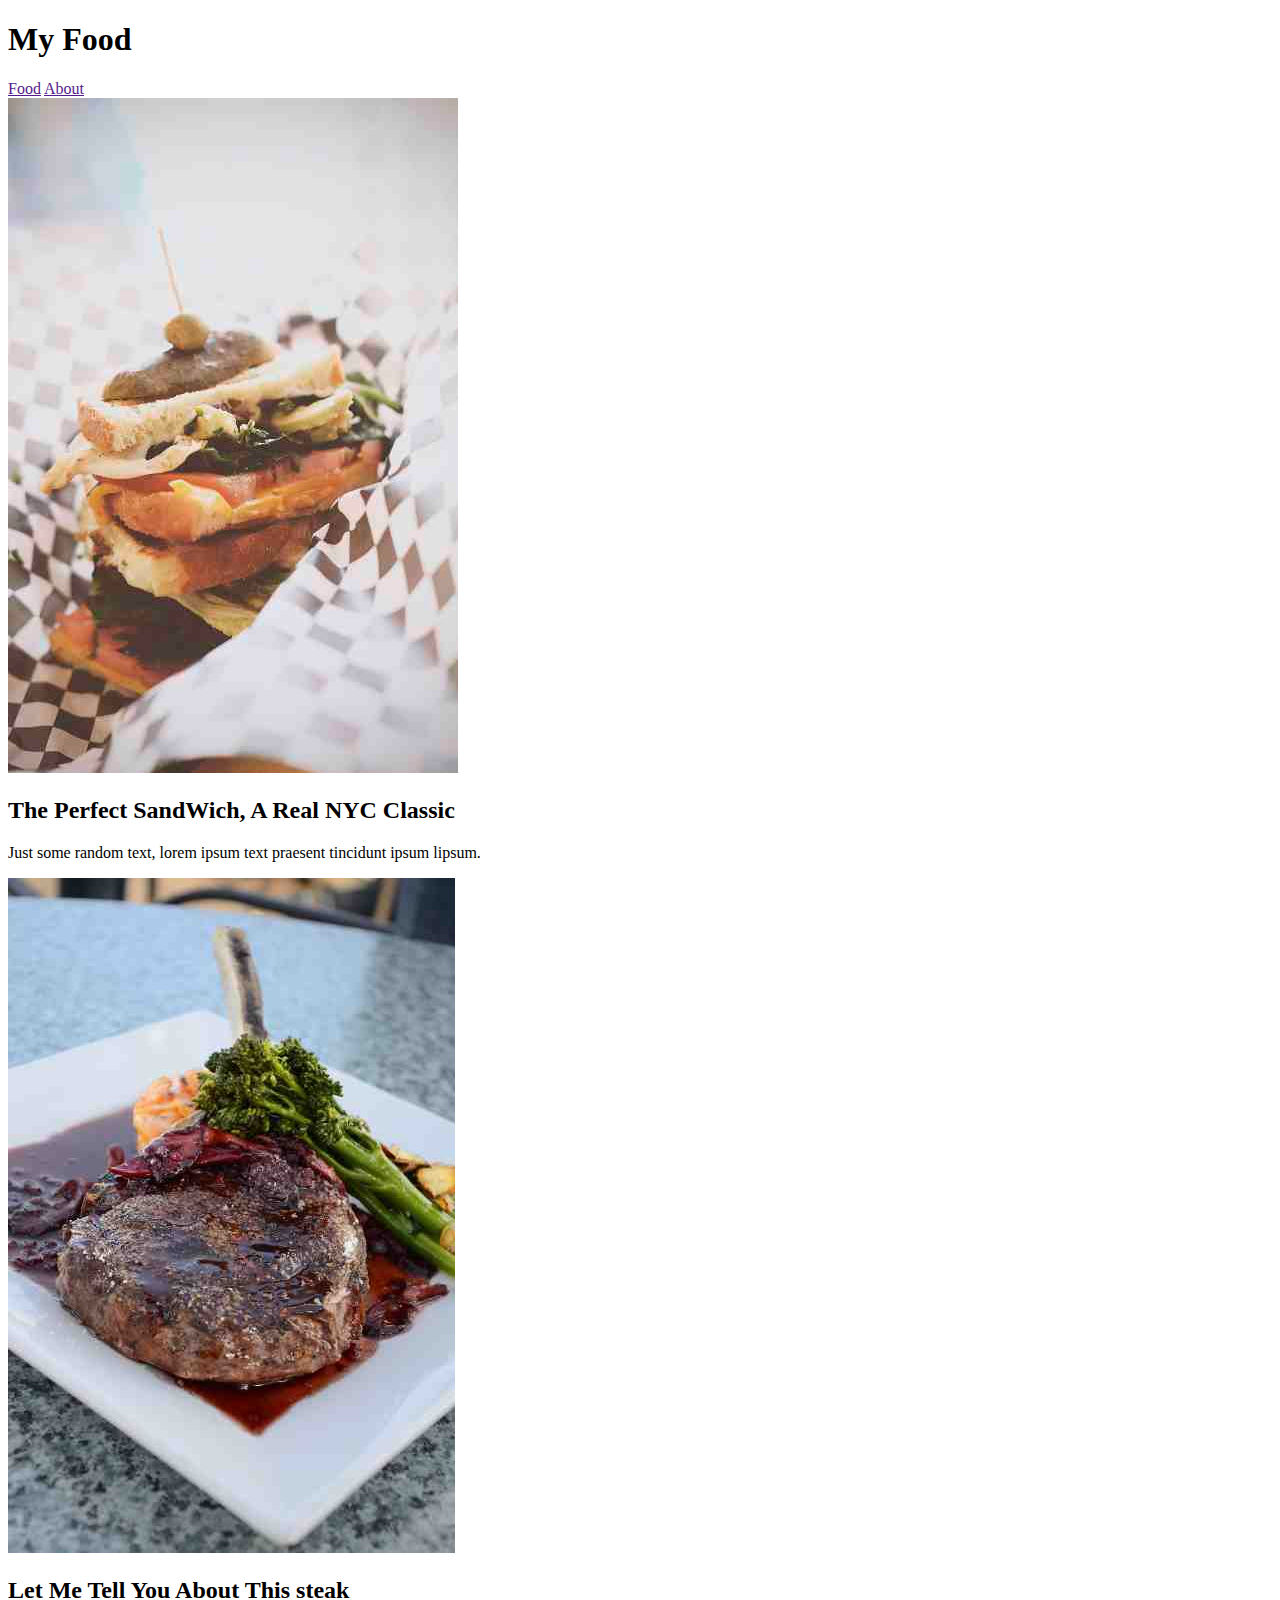
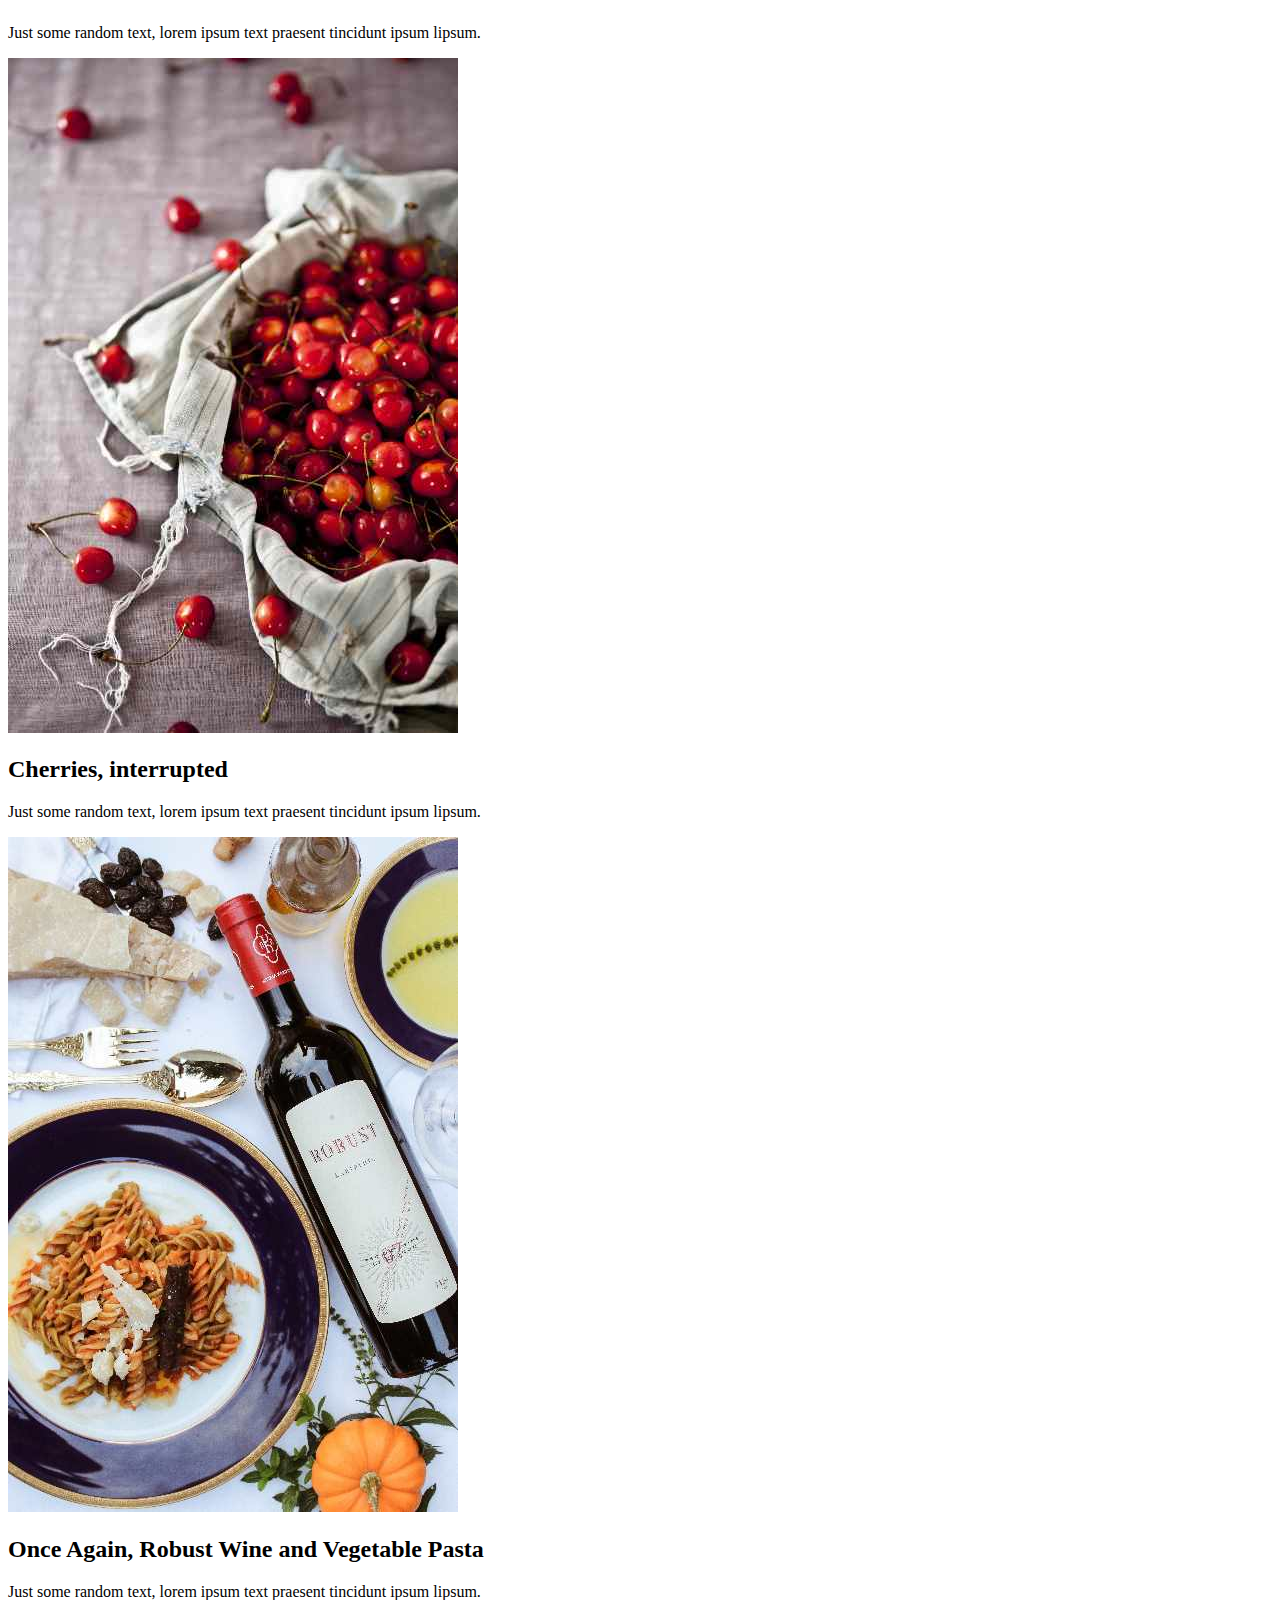
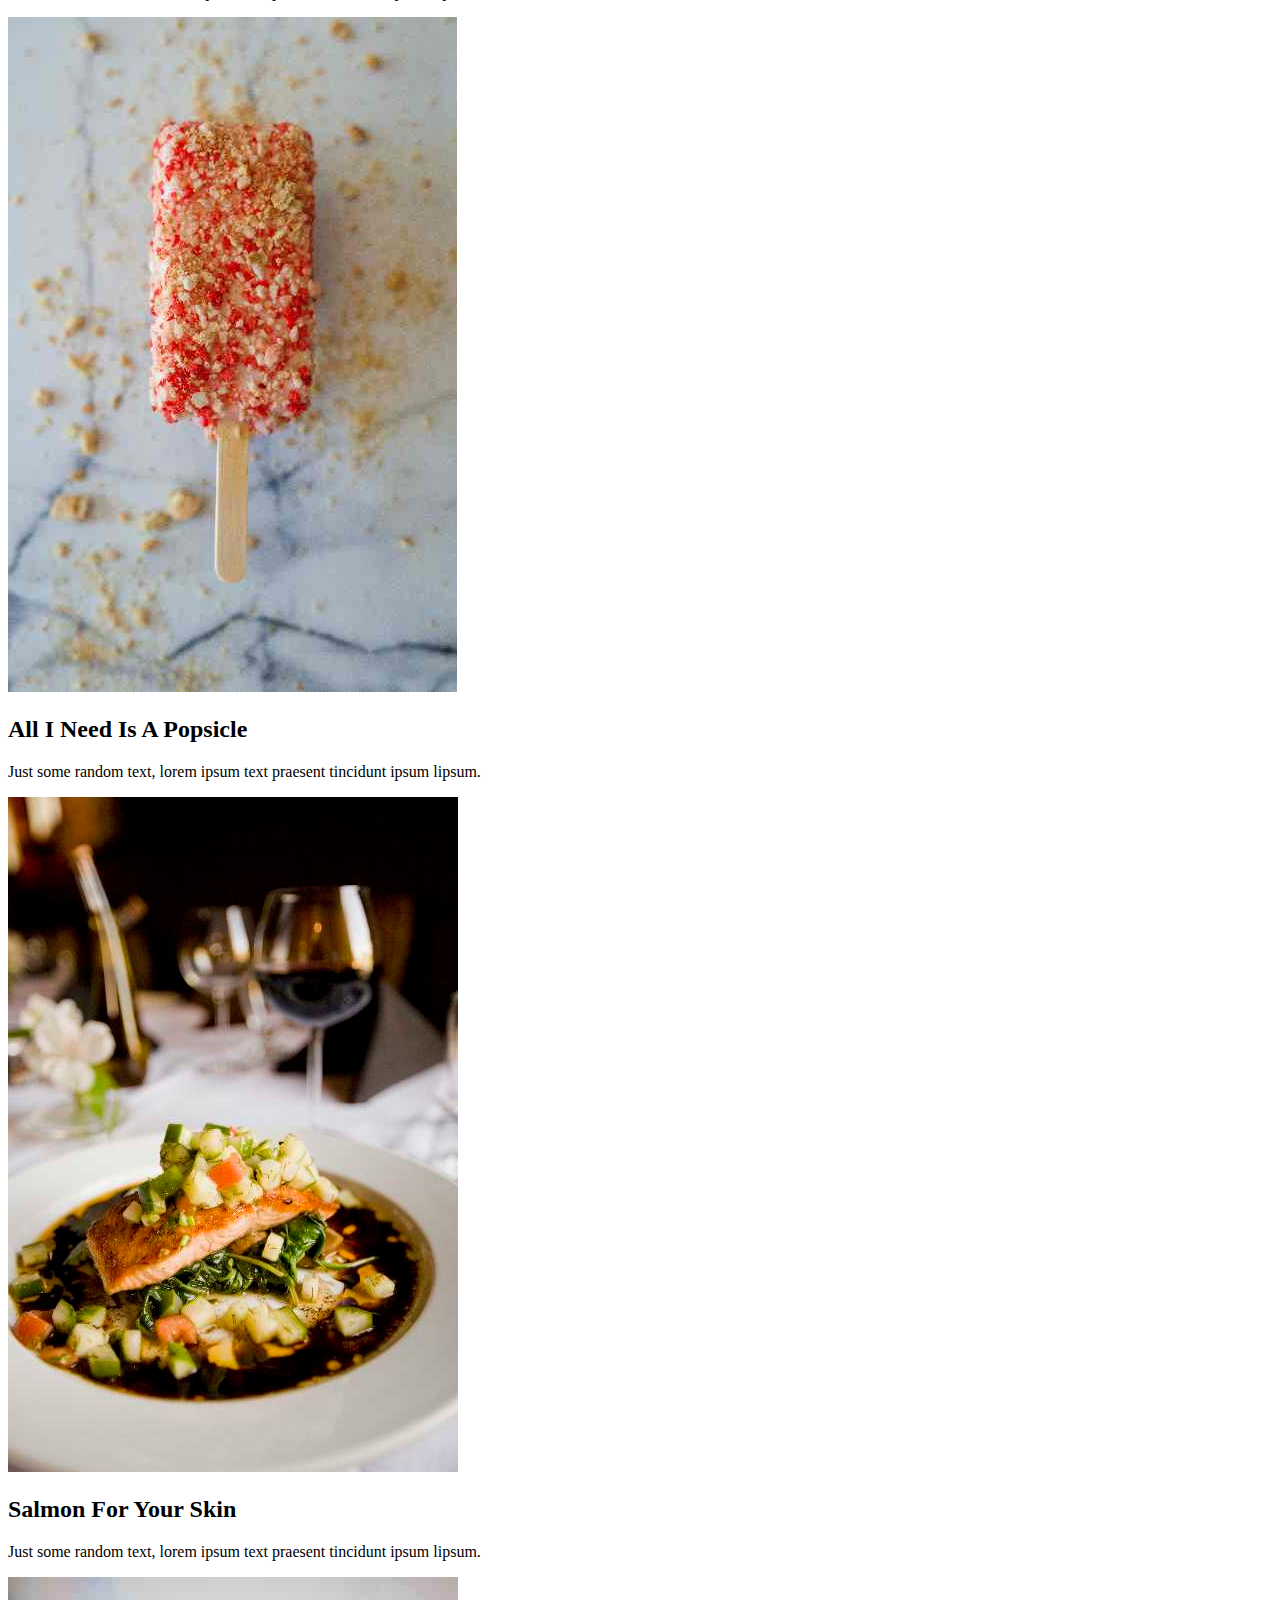
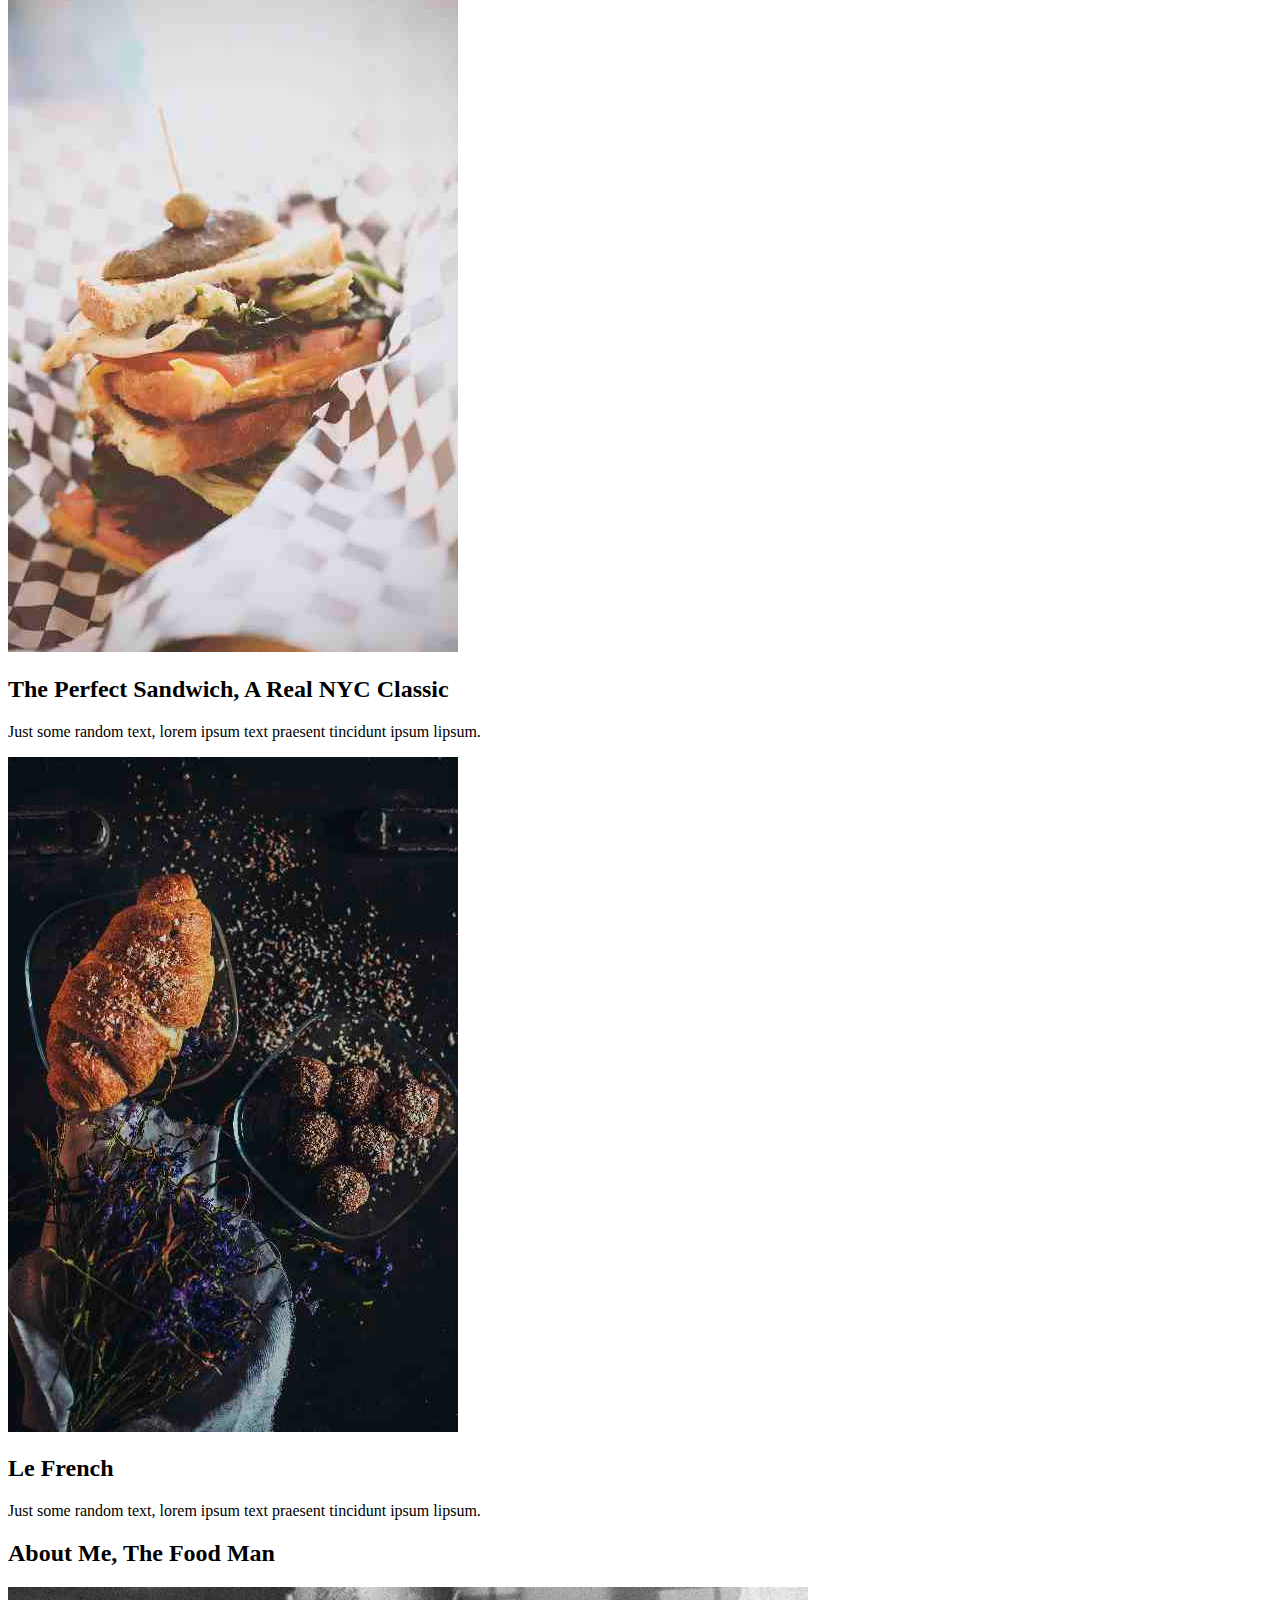
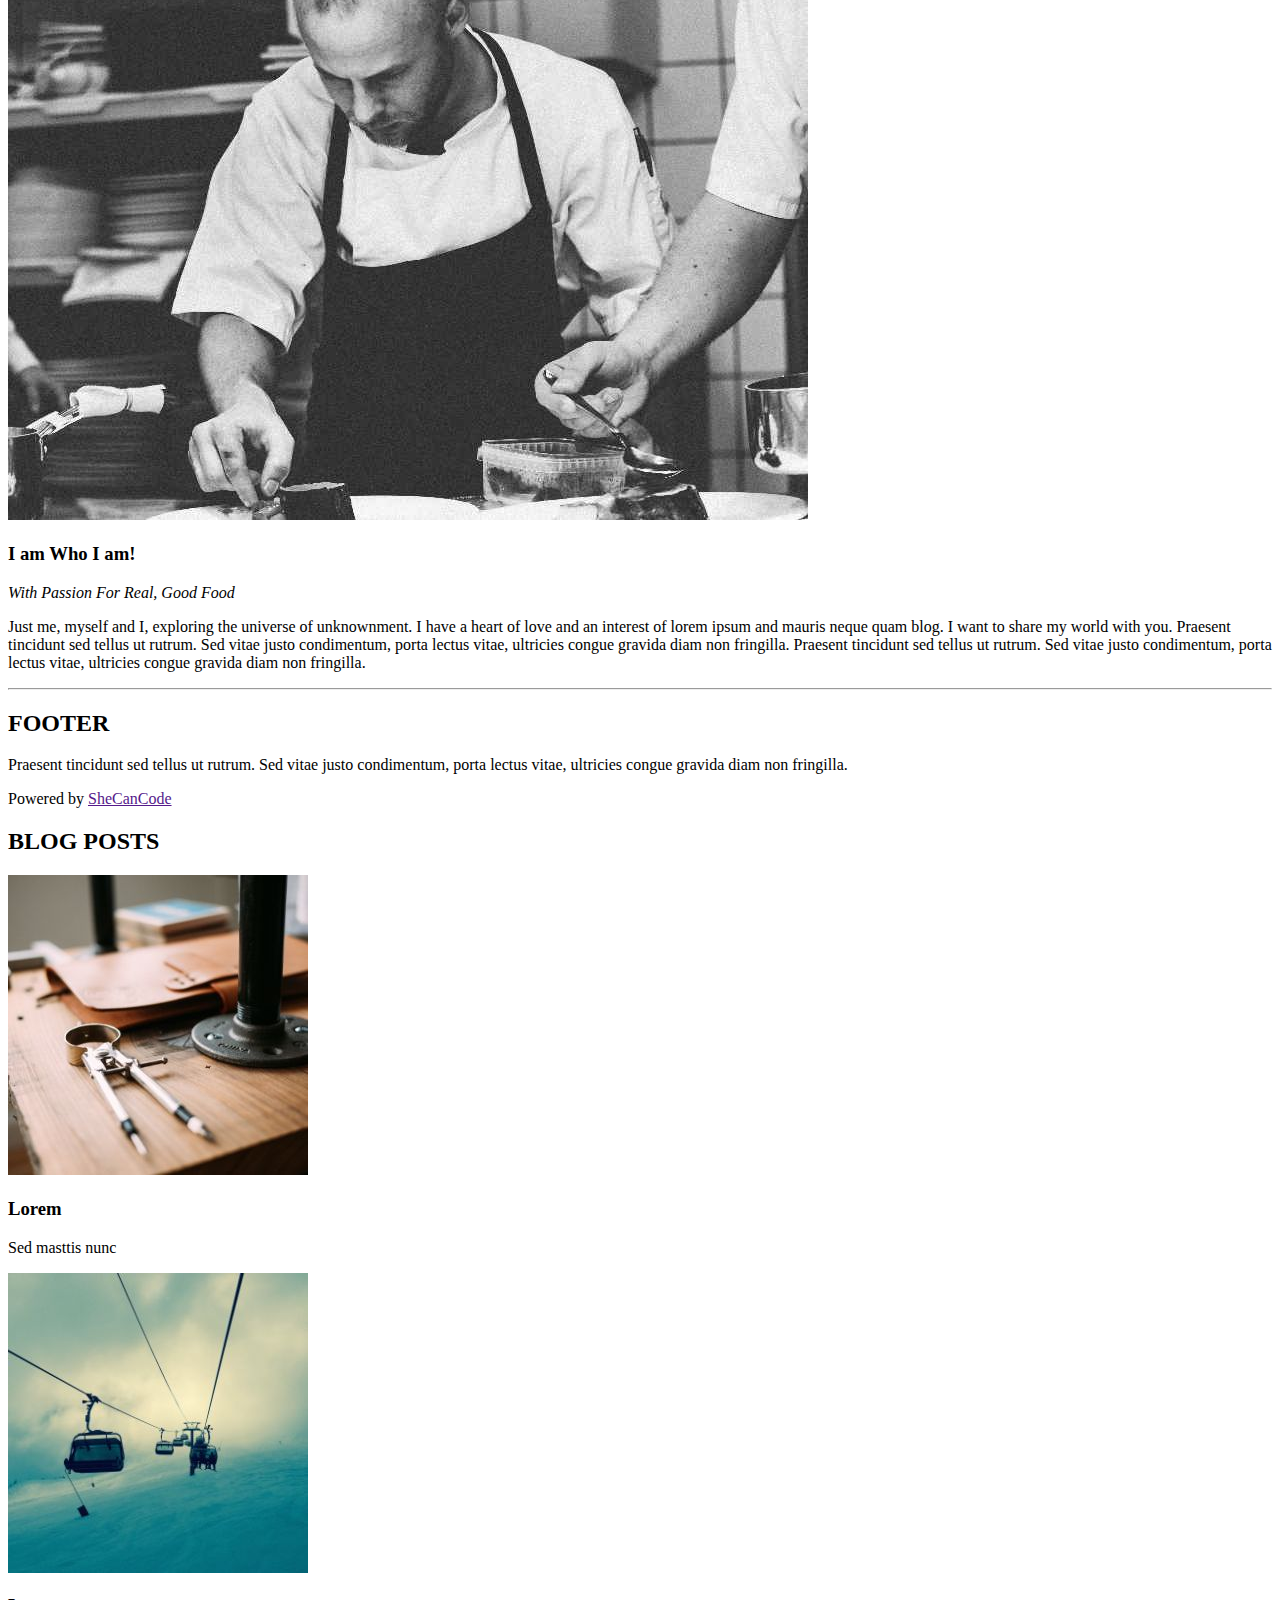
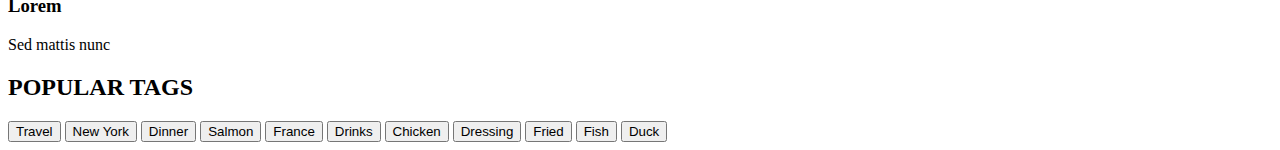
==== My Blog/index.html @ 4feef6c6 "html only" ====
<!DOCTYPE html>
<html>
    <head>
        <title>My Blog </title>
    </head>
    <body>
        <!-- The navigation bar -->
        <div>
            <h1> My Food</h1>
            <nav>
                <a href="">Food</a>
                <a href="">About</a>
            </nav>
        </div>


        <!-- Food List section-->
        <section>
            <div>
                <div>
                    <img src="./images/sandwich.jpg" alt=""/>
                    <h2>The Perfect SandWich, A Real NYC Classic</h2>
                    <p>Just some random text, lorem ipsum text praesent tincidunt ipsum lipsum.</p>
                </div>
                <div>
                    <img src="./images/steak.jpg" alt=""/>
                    <h2>Let Me Tell You About This steak</h2>
                    <p>Just some random text, lorem ipsum text praesent tincidunt ipsum lipsum.</p>
                </div>
                <div>
                    <img src="./images/cherries.jpg" alt=""/>
                    <h2>Cherries, interrupted</h2>
                    <p>Just some random text, lorem ipsum text praesent tincidunt ipsum lipsum.</p>
                </div>
                <div>
                    <img src="./images/wine.jpg" alt=""/>
                    <h2>Once Again, Robust Wine and Vegetable Pasta</h2>
                    <p>Just some random text, lorem ipsum text praesent tincidunt ipsum lipsum.</p>
                </div>
                <div>
                    <img src="./images/popsicle.jpg" alt=""/>
                    <h2>All I Need Is A Popsicle</h2>
                    <p>Just some random text, lorem ipsum text praesent tincidunt ipsum lipsum.</p>
                </div>
                <div>
                    <img src="./images/salmon.jpg" alt="" />
					<h2>Salmon For Your Skin</h2>
					<p>Just some random text, lorem ipsum text praesent tincidunt ipsum lipsum.</p>

                </div>
                <div>
					<img src="./images/sandwich.jpg" alt="" />
					<h2>The Perfect Sandwich, A Real NYC Classic</h2>
					<p>Just some random text, lorem ipsum text praesent tincidunt ipsum lipsum.</p>
				</div>	
				<div>
					<img src="./images/croissant.jpg" alt="" />
					<h2>Le French</h2>
					<p>Just some random text, lorem ipsum text praesent tincidunt ipsum lipsum.</p>
				</div>
            </div>
        </section>

        <!-- ABOUT US SECTION -->
        <section>
            <h2>About Me, The Food Man</h2>
            <img src="./images/chef.jpg" alt="Chefs cooking some tea"/>
            <div>
                <h3> I am Who I am!</h3>
                <i>With Passion For Real, Good Food</i>
                <p> Just me, myself and I, exploring the universe of unknownment. I have a heart of  love and an interest of lorem ipsum and mauris neque quam blog. I want to share my world with you. Praesent tincidunt sed tellus ut rutrum. Sed vitae justo condimentum, porta lectus vitae, ultricies congue gravida diam non fringilla. Praesent tincidunt sed tellus ut rutrum. Sed vitae justo condimentum, porta lectus vitae, ultricies congue gravida diam non fringilla.
				</p>	
			</div>
		</section>


        <!-- FOOTER PART-->
        <hr/>
        <footer>
            <div>
                <div>
                    <h2>FOOTER</h2>
                    <p>Praesent tincidunt sed tellus ut rutrum. Sed vitae justo condimentum, porta lectus vitae, ultricies congue gravida diam non fringilla.</p>
                    <p>
                        Powered by <a href="">SheCanCode</a>
                    </p>
                </div>
                <div>
                    <h2>BLOG POSTS</h2>
                    <div>
                        <img src="./images/workshop.jpg" alt=""/>
                        <div>
                            <h3>Lorem</h3>
                            <p>Sed masttis nunc</p>
                        </div>
                    </div>
                    <div>
                        <img src="./images/gondol.jpg" alt=""/>
                        <div>
                            <h3>Lorem</h3>
                            <p>Sed mattis nunc</p>
                        </div>
                    </div>

                </div>

            </div>
            <div>
                <h2>POPULAR TAGS</h2>
                <div>
                    <button>Travel</button>
						<button>New York</button>
						<button>Dinner</button>
						<button>Salmon</button>
						<button>France</button>
						<button>Drinks</button>
						<button>Chicken</button>
						<button>Dressing</button>
						<button>Fried</button>
						<button>Fish</button>
						<button>Duck</button>
                </div>
            </div>
        </footer>
    </body>
		
		
		
		
								
</html>
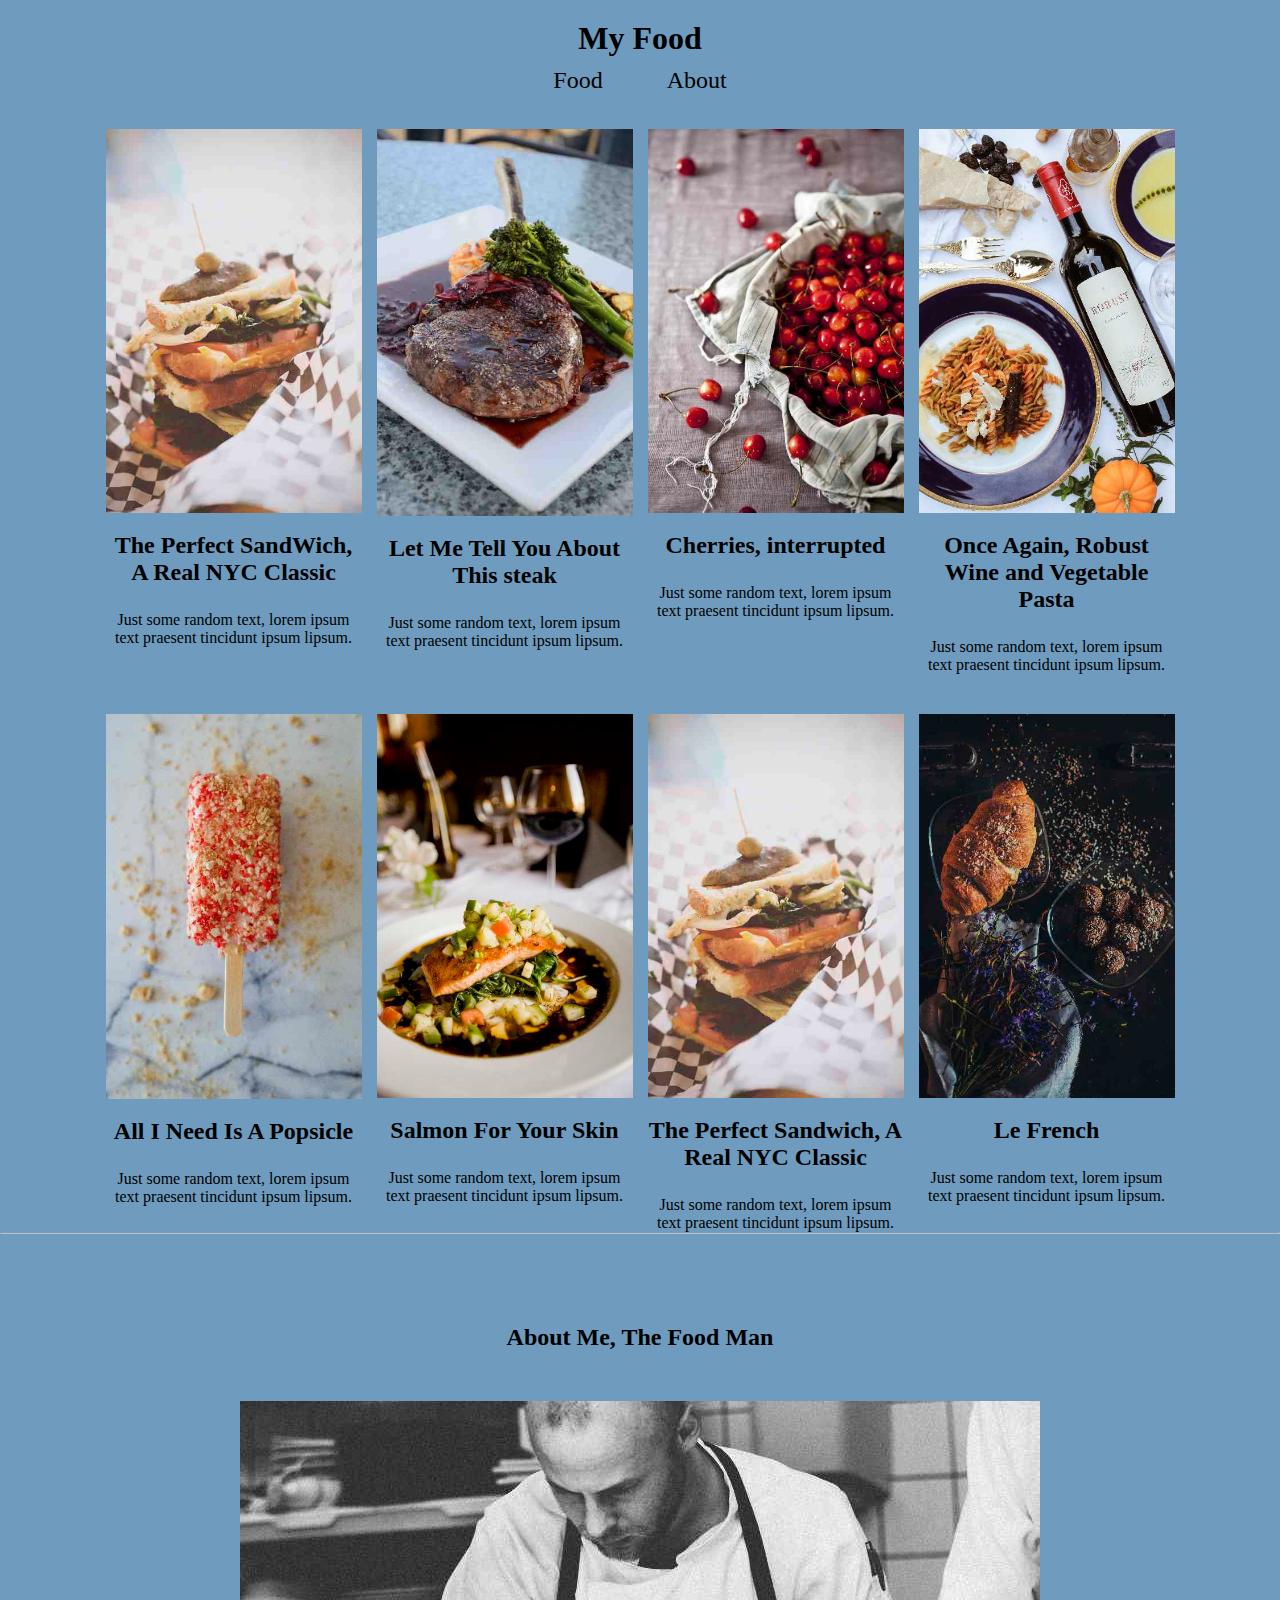
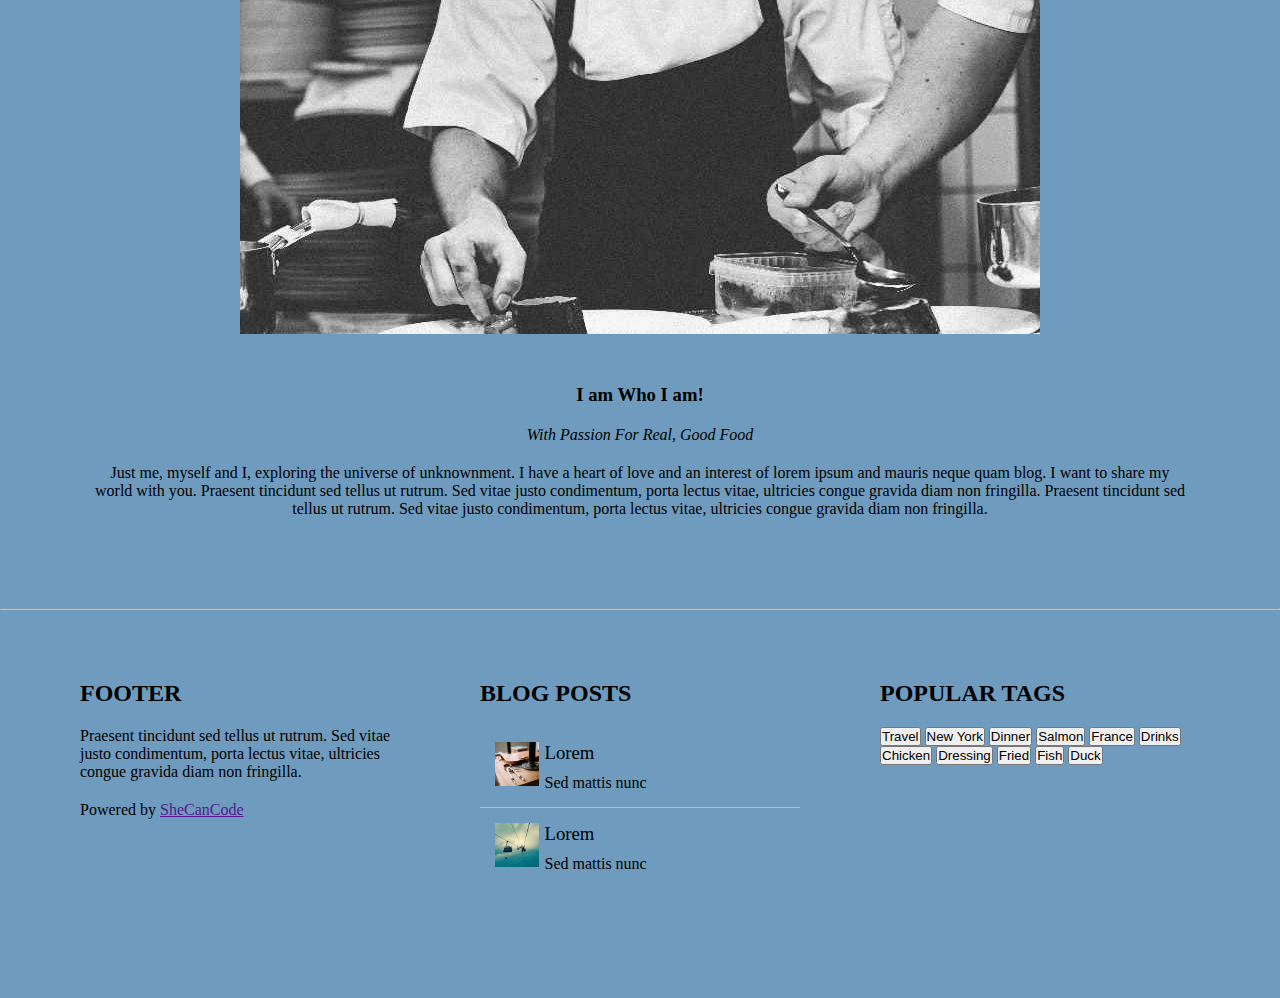
==== commit 7976c272: "css continued, footer" ====
--- a/My Blog/index.html
+++ b/My Blog/index.html
@@ -2,10 +2,13 @@
 <html>
     <head>
         <title>My Blog </title>
+        <link rel="stylesheet" href="./styles/style.css"/>
+        <link rel="stylesheet" href="./styles/footer.css"/>
+
     </head>
     <body>
         <!-- The navigation bar -->
-        <div>
+        <div id="header">
             <h1> My Food</h1>
             <nav>
                 <a href="">Food</a>
@@ -15,45 +18,45 @@
 
 
         <!-- Food List section-->
-        <section>
-            <div>
-                <div>
+        <section id="food-section">
+            <div id="list-items">
+                <div id="first-card" class="card">
                     <img src="./images/sandwich.jpg" alt=""/>
                     <h2>The Perfect SandWich, A Real NYC Classic</h2>
                     <p>Just some random text, lorem ipsum text praesent tincidunt ipsum lipsum.</p>
                 </div>
-                <div>
+                <div class="card">
                     <img src="./images/steak.jpg" alt=""/>
                     <h2>Let Me Tell You About This steak</h2>
                     <p>Just some random text, lorem ipsum text praesent tincidunt ipsum lipsum.</p>
                 </div>
-                <div>
+                <div class="card">
                     <img src="./images/cherries.jpg" alt=""/>
                     <h2>Cherries, interrupted</h2>
                     <p>Just some random text, lorem ipsum text praesent tincidunt ipsum lipsum.</p>
                 </div>
-                <div>
+                <div class="card">
                     <img src="./images/wine.jpg" alt=""/>
                     <h2>Once Again, Robust Wine and Vegetable Pasta</h2>
                     <p>Just some random text, lorem ipsum text praesent tincidunt ipsum lipsum.</p>
                 </div>
-                <div>
+                <div class="card">
                     <img src="./images/popsicle.jpg" alt=""/>
                     <h2>All I Need Is A Popsicle</h2>
                     <p>Just some random text, lorem ipsum text praesent tincidunt ipsum lipsum.</p>
                 </div>
-                <div>
+                <div class="card">
                     <img src="./images/salmon.jpg" alt="" />
 					<h2>Salmon For Your Skin</h2>
 					<p>Just some random text, lorem ipsum text praesent tincidunt ipsum lipsum.</p>
 
                 </div>
-                <div>
+                <div class="card">
 					<img src="./images/sandwich.jpg" alt="" />
 					<h2>The Perfect Sandwich, A Real NYC Classic</h2>
 					<p>Just some random text, lorem ipsum text praesent tincidunt ipsum lipsum.</p>
 				</div>	
-				<div>
+				<div class="card">
 					<img src="./images/croissant.jpg" alt="" />
 					<h2>Le French</h2>
 					<p>Just some random text, lorem ipsum text praesent tincidunt ipsum lipsum.</p>
@@ -61,11 +64,15 @@
             </div>
         </section>
 
+		<hr style="opacity: 0.5; "/>
+
+
+
         <!-- ABOUT US SECTION -->
-        <section>
+        <section id="about-section">
             <h2>About Me, The Food Man</h2>
             <img src="./images/chef.jpg" alt="Chefs cooking some tea"/>
-            <div>
+            <div class="about-description">
                 <h3> I am Who I am!</h3>
                 <i>With Passion For Real, Good Food</i>
                 <p> Just me, myself and I, exploring the universe of unknownment. I have a heart of  love and an interest of lorem ipsum and mauris neque quam blog. I want to share my world with you. Praesent tincidunt sed tellus ut rutrum. Sed vitae justo condimentum, porta lectus vitae, ultricies congue gravida diam non fringilla. Praesent tincidunt sed tellus ut rutrum. Sed vitae justo condimentum, porta lectus vitae, ultricies congue gravida diam non fringilla.
@@ -75,37 +82,35 @@
 
 
         <!-- FOOTER PART-->
-        <hr/>
+        <hr style="opacity: 0.5;"/>
         <footer>
-            <div>
-                <div>
-                    <h2>FOOTER</h2>
-                    <p>Praesent tincidunt sed tellus ut rutrum. Sed vitae justo condimentum, porta lectus vitae, ultricies congue gravida diam non fringilla.</p>
-                    <p>
+            <div class="first-part">
+                <h2>FOOTER</h2>
+                <p>Praesent tincidunt sed tellus ut rutrum. Sed vitae justo condimentum, porta lectus vitae, ultricies congue gravida diam non fringilla.</p>
+                <p>
                         Powered by <a href="">SheCanCode</a>
-                    </p>
-                </div>
-                <div>
-                    <h2>BLOG POSTS</h2>
-                    <div>
-                        <img src="./images/workshop.jpg" alt=""/>
-                        <div>
-                            <h3>Lorem</h3>
-                            <p>Sed masttis nunc</p>
-                        </div>
-                    </div>
-                    <div>
-                        <img src="./images/gondol.jpg" alt=""/>
-                        <div>
-                            <h3>Lorem</h3>
-                            <p>Sed mattis nunc</p>
-                        </div>
-                    </div>
-
-                </div>
-
+                </p>
             </div>
-            <div>
+            <div class="second-part">
+				<h2>BLOG POSTS</h2>
+				<div class="blogs">
+					<div style="border-bottom: 1px solid rgb(185, 185, 185);">
+						<img src="./images/workshop.jpg" alt="" />
+						<div >
+							<h3>Lorem</h3>
+							<p>Sed mattis nunc</p>
+						</div>
+					</div>
+					<div>
+						<img src="./images/gondol.jpg" alt="" />
+						<div>
+							<h3>Lorem</h3>
+							<p>Sed mattis nunc</p>
+						</div>
+					</div>
+				</div>
+			</div>
+            <div class="third-part">
                 <h2>POPULAR TAGS</h2>
                 <div>
                     <button>Travel</button>
--- a/My Blog/styles/style.css
+++ b/My Blog/styles/style.css
@@ -0,0 +1,123 @@
+*{
+    padding: 0;
+    margin: 0;
+
+}
+
+body {
+    background-color: rgb(111, 156, 190);
+    padding: 20px 0px 40px 0px;
+    width: 100%;
+}
+
+/*   Navigation styles *********** */
+h1 {
+    color:black;
+}
+
+#header{
+    text-align: center;
+}
+
+nav {
+    margin: 10px;
+}
+
+nav a {
+    text-decoration: navajowhite;
+    color: black;
+    padding: 10px;
+    margin: 0 20px;
+    font-size: 150%;
+}
+
+/* FOOD LIST SECTION */
+#food-section {
+    display: flex;
+    flex-direction: column;
+    width: 100%;
+    justify-content: center;
+    align-items: center;
+}
+
+#list-items {
+    display: flex;
+    width: 100%;
+    flex-wrap: wrap;
+    gap: 15px;
+    justify-content: center;
+    align-items: flex-start;
+}
+
+.card {
+    width: 20%;
+    margin-top: 25px ;
+}
+
+.card h2 {
+    margin: 15px 0 25px 0;
+    text-align: center;
+}
+
+.card p {
+    text-align: center;
+}
+
+.card img {
+    width: 100%;
+}
+
+
+/* Pagination (Part of the food section) */
+
+.pagination {
+    display: flex;
+    flex-direction: row; /*optional*/
+    justify-content: space-around;
+    margin: 50px 0;
+}
+
+.pagination button {
+    background-color: transparent;
+    color: black;
+    border: none;
+    padding: 8px 12px;
+}
+
+.pagination button:hover {
+    color: aquamarine;
+    background-color: black;
+}
+
+.pagination svg:hover {
+    background-color: rgb(255, 255, 255);
+}
+
+/* ABOUT US SECTION */
+#about-section {
+    display: flex;
+    justify-content: center;
+    flex-direction: column;
+    align-items: center;
+    padding: 90px;
+}
+
+.about-description {
+    display: flex;
+    justify-content: center;
+    flex-direction: column;
+    align-items: center;
+}
+
+.about-description p {
+    text-align: center;
+}
+
+#about-section img {
+    margin: 50px 0px 50px 0px;
+}
+
+.about-description i {
+    margin: 20px 0px 20px 0px;
+}
+
--- a/My Blog/styles/footer.css
+++ b/My Blog/styles/footer.css
@@ -0,0 +1,47 @@
+/* FOOTER */
+footer {
+    display: flex;
+    justify-content: space-evenly;
+    flex-direction: row;
+    align-items: flex-start;
+    width: 100%;
+    padding: 70px 0;
+}
+
+.first-part,
+.second-part,
+.third-part {
+    width: 25%;
+    display: flex;
+    justify-content: flex-start;
+    flex-direction: column;
+    align-items: flex-start;
+    gap: 20px;
+}
+
+.second-part .blogs div {
+    display: flex;
+    flex-direction: row;
+    gap: 6px;
+    padding: 15px;
+}
+
+.second-part .blogs:hover {
+    background-color: rgb(194, 194, 194);
+}
+
+.second-part .blogs div div {
+    display: flex;
+    flex-direction: column;
+    padding: 0px;
+    gap: 10px;
+}
+
+.second-part .blogs div div h3 {
+    font-weight: 400;
+}
+
+.second-part .blogs  div img {
+    width: 15%;
+    height: 15%;
+}